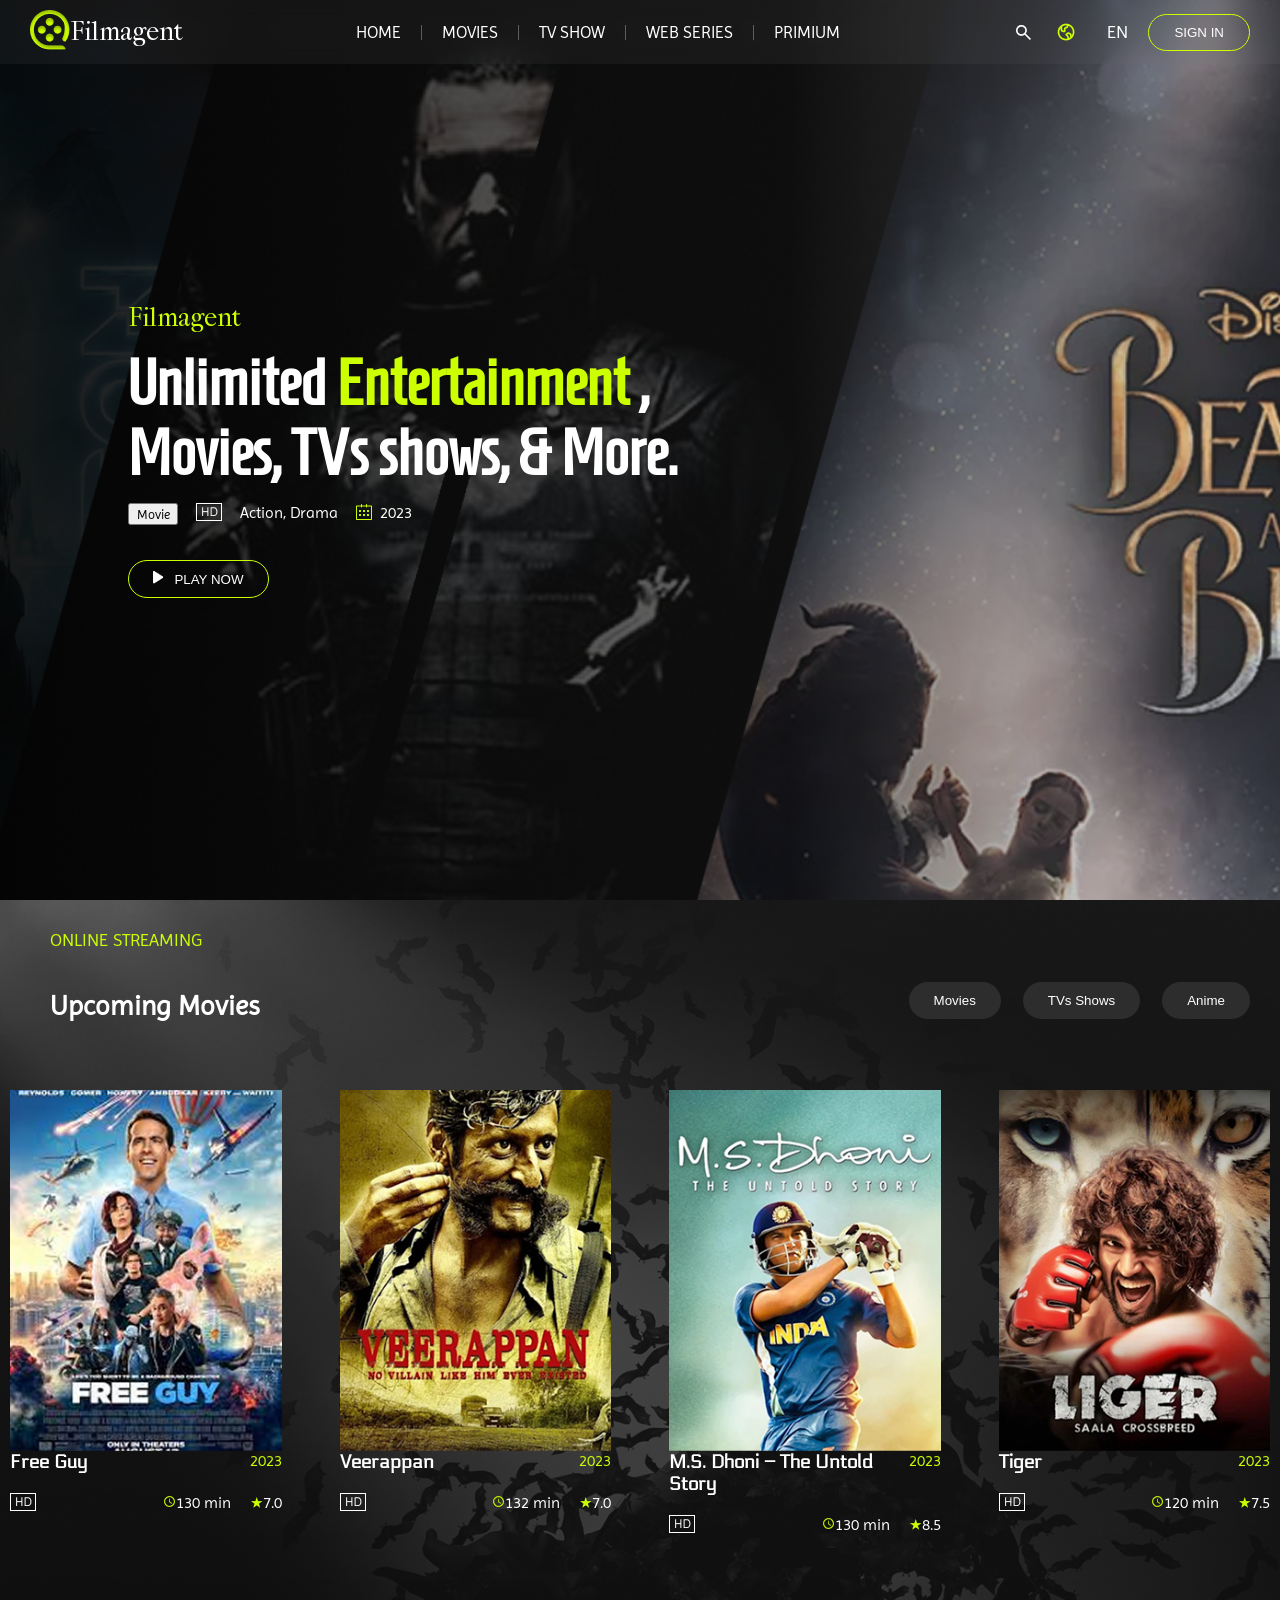
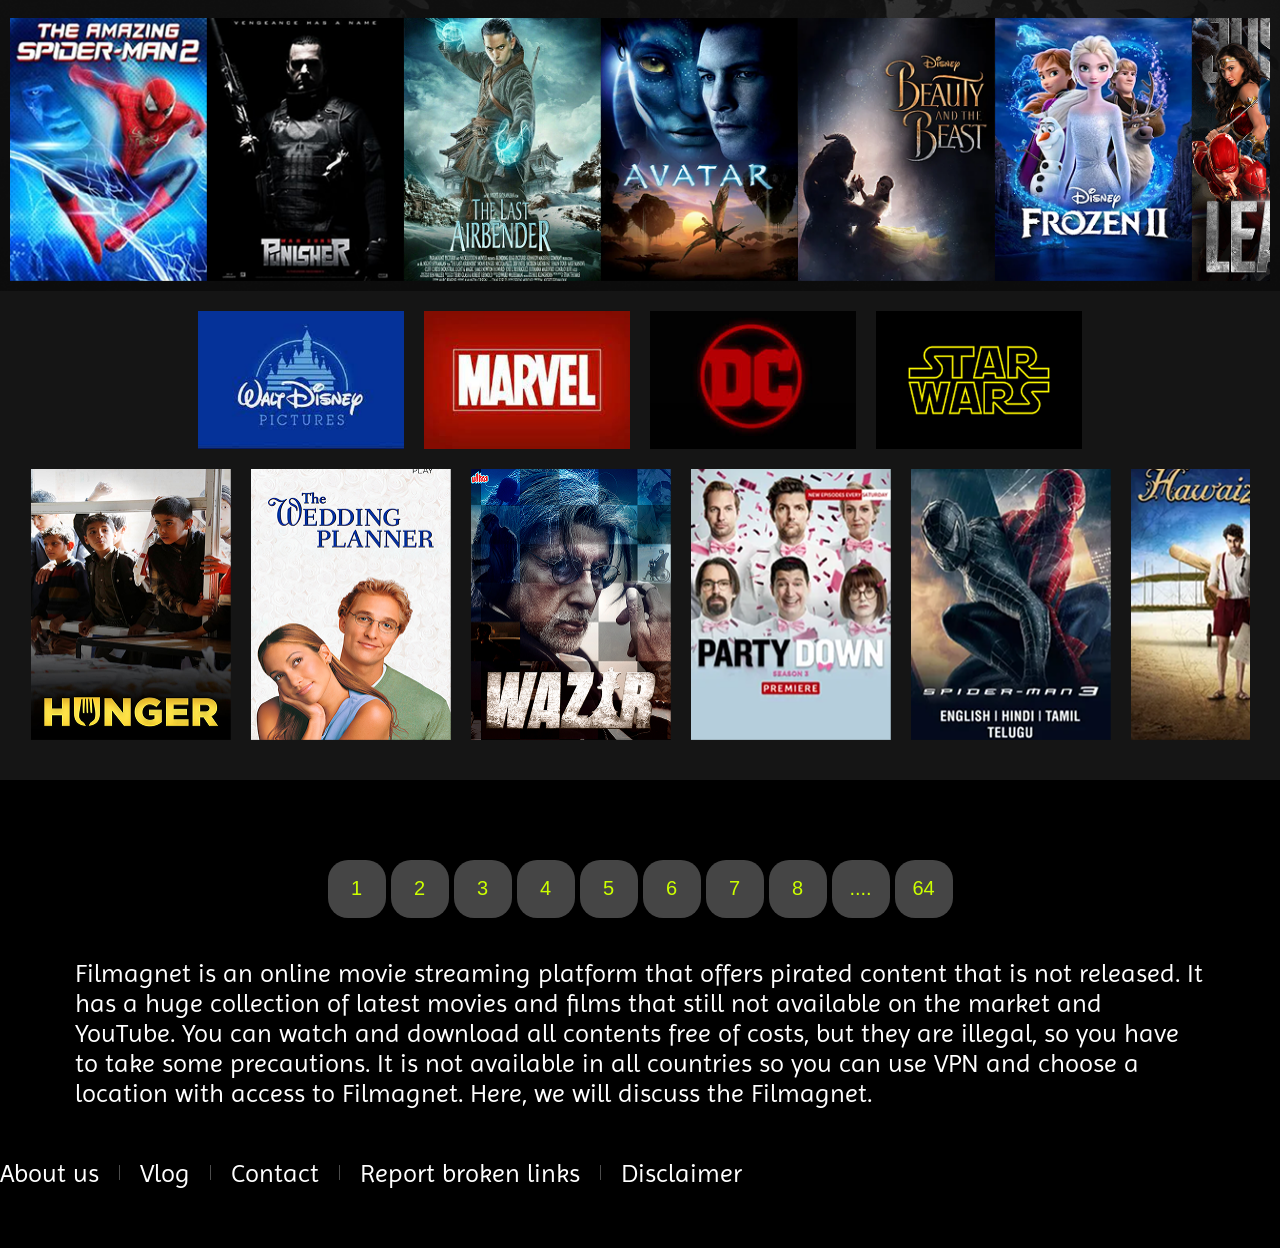
==== index.html @ dc18ef02 "first commit" ====
<!DOCTYPE html>
<html lang="en">
<head>
    <meta charset="UTF-8">
    <meta name="viewport" content="width=device-width, initial-scale=1.0">
    <link rel="stylesheet" href="./css/style.css">
    <script src="./data.js" defer></script>
    <script src="./script.js" defer></script>
    <title>Filmagent</title>
</head>
<body>
    <header>
        <div class="header__logo-container">
            <a href="./index.html">
                <img src="./images/icons/logo.png" alt="logo" class="logo">
            </a>
            <p>Filmagent</p>
        </div>
        <div class="burger" id="burger">
            <span></span>
            <span></span>
            <span></span>
        </div>
        <nav class="header__nav-container" id="nav-menu">
            <ul>
                <li><a href="./index.html">HOME</a></li>
                <li><a href="./index.html">MOVIES</a></li>
                <li><a href="./index.html">TV SHOW</a></li> 
                <li><a href="./index.html">WEB SERIES</a></li> 
                <li><a href="./index.html">PRIMIUM</a></li> 
            </ul>
        </nav>
        <div class="header__sign-container">
            <img src="./images/icons/search.png" alt="search">
            <div class="language-container">
                <img src="./images/icons/world-icon.png" alt="world">
                <p class="language">EN</p>
            </div>
            <button class="header__btn">SIGN IN</button>
        </div>
    </header>
    <main>
        <section class="hero-section">
            <div class="hero__title-conteiner">
                <p>Filmagent</p>
                <h1>Unlimited <span>Entertainment </span>, <br> Movies, TVs shows, & More.</h1>
                <div class="hero__inform-cont">
                    <button class="hero__movie-btn">Movie</button>
                    <img src="./images/icons/HD.png" alt="HD">
                    <p>Action, Drama</p>
                    <p class="advent">2023</p>
                </div>
                <button class="hero__btn-play"><img src="./images/icons/play.png" alt="play">PLAY NOW</button>
            </div>
        </section>
        <section class="section-two">
            <div class="section-two__header">
                <div class="section-two__p-container">
                    <p>online streaming</p>
                    <h4>Upcoming Movies</h4>
                </div>
                <div class="section-two__btn-container">
                    <button>Movies</button>
                    <button>TVs Shows</button>
                    <button>Anime</button>
                </div>
            </div>
            <div class="section-two__posters">
                <!-- posters1 -->
            </div>
            <div class="section-two__posters2">
                <!-- posters2 -->
            </div>
        </section>
        <section class="section-tree">
            <div class="section-tree__posters">
                <!-- posters3 -->
            </div>
            <div class="section-tree__posters2">
                <!-- posters4 -->
            </div>
        </section>
    </main>
    <footer>
        <div class="btn__footer-section">
            <button>1</button>
            <button>2</button>
            <button>3</button>
            <button>4</button>
            <button>5</button>
            <button>6</button>
            <button>7</button>
            <button>8</button>
            <button>....</button>
            <button>64</button>
        </div>
        <p>Filmagnet is an online movie streaming platform that offers pirated content that is not released. It has a huge collection of latest movies and films that still not available on the market and YouTube. You can watch and download all contents free of costs, but they are illegal, so you have to take some precautions. It is not available in all countries so you can use VPN and choose a location with access to Filmagnet. Here, we will discuss the Filmagnet.</p>
        <nav class="about-us-container">
            <ul>
                <li><a href="./index.html">About us</a></li>
                <li><a href="./index.html">Vlog</a></li>
                <li><a href="./index.html">Contact</a></li> 
                <li><a href="./index.html">Report broken links</a></li> 
                <li><a href="./index.html">Disclaimer</a></li> 
            </ul>
        </nav>
    </footer>
</body>
</html>
---- css/style.css ----
@import url(./font.css);
@import url(./main.css);
@import url(./varibles.css);
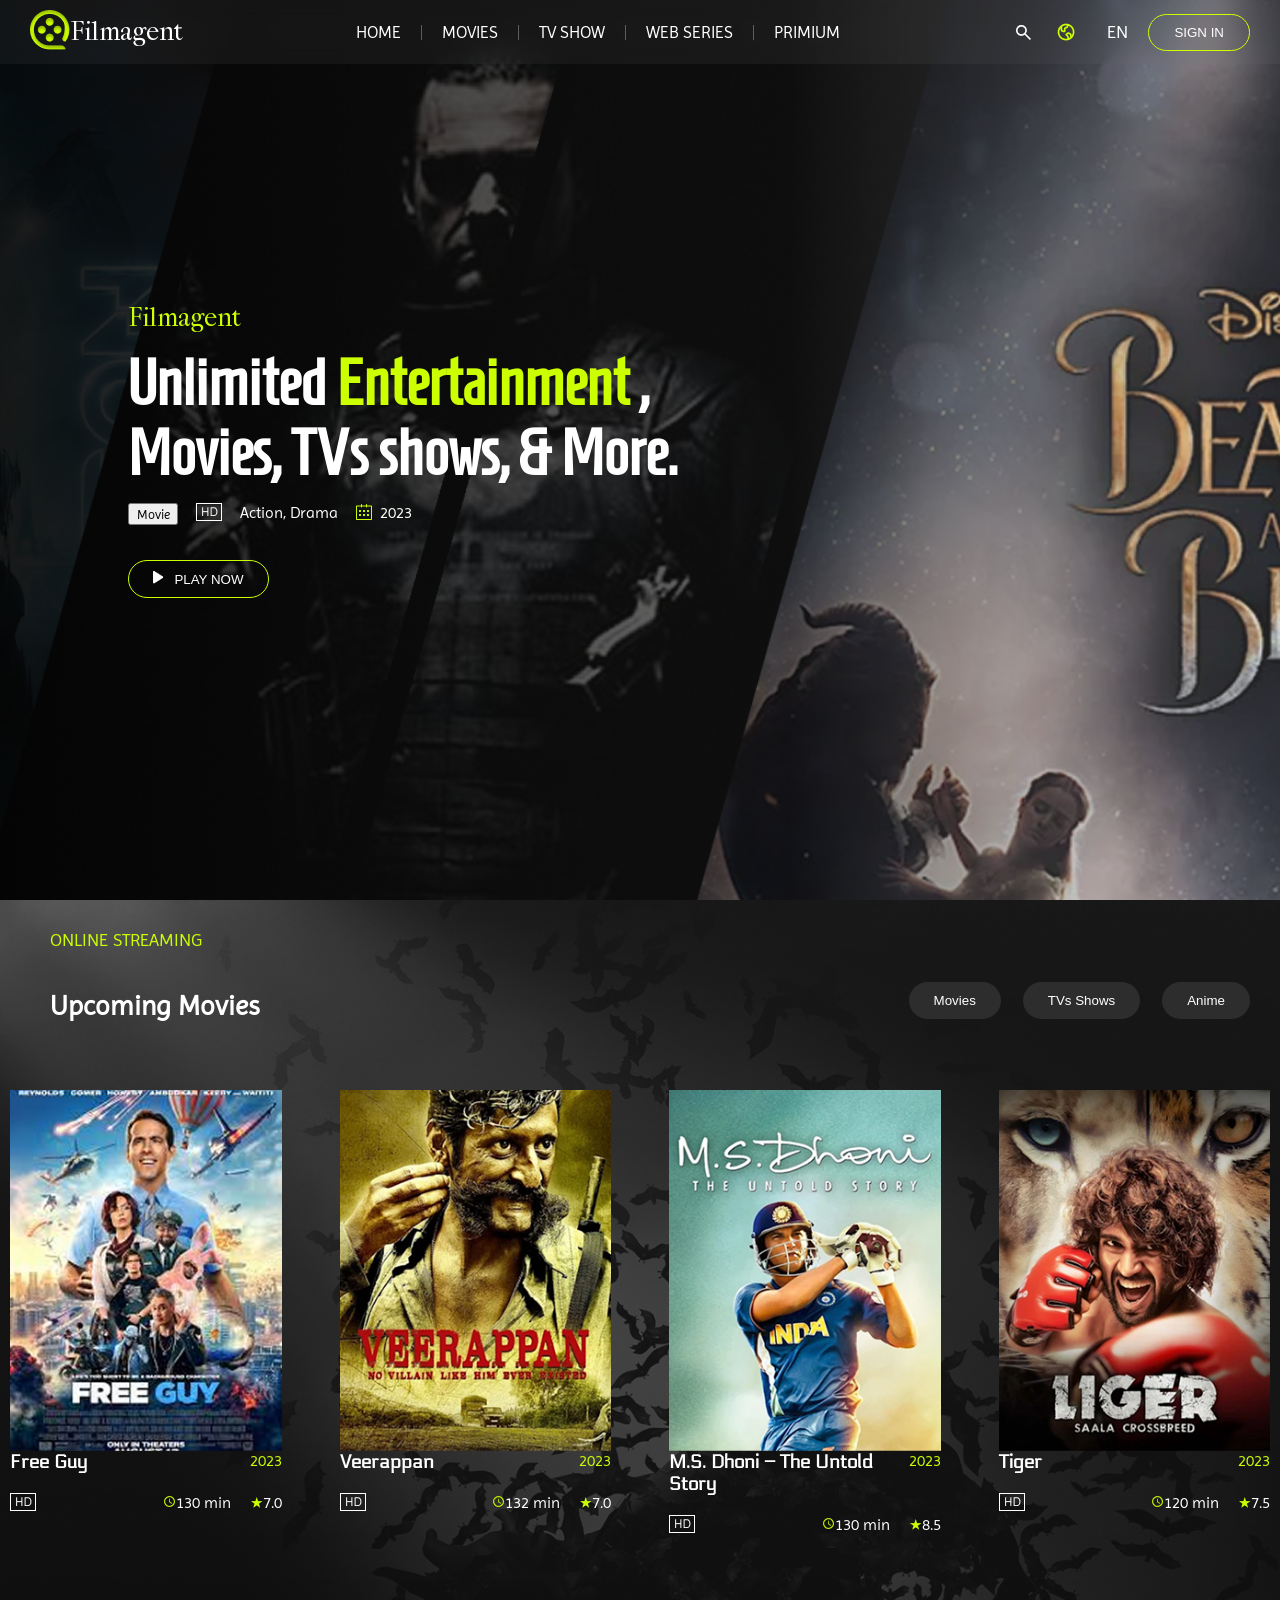
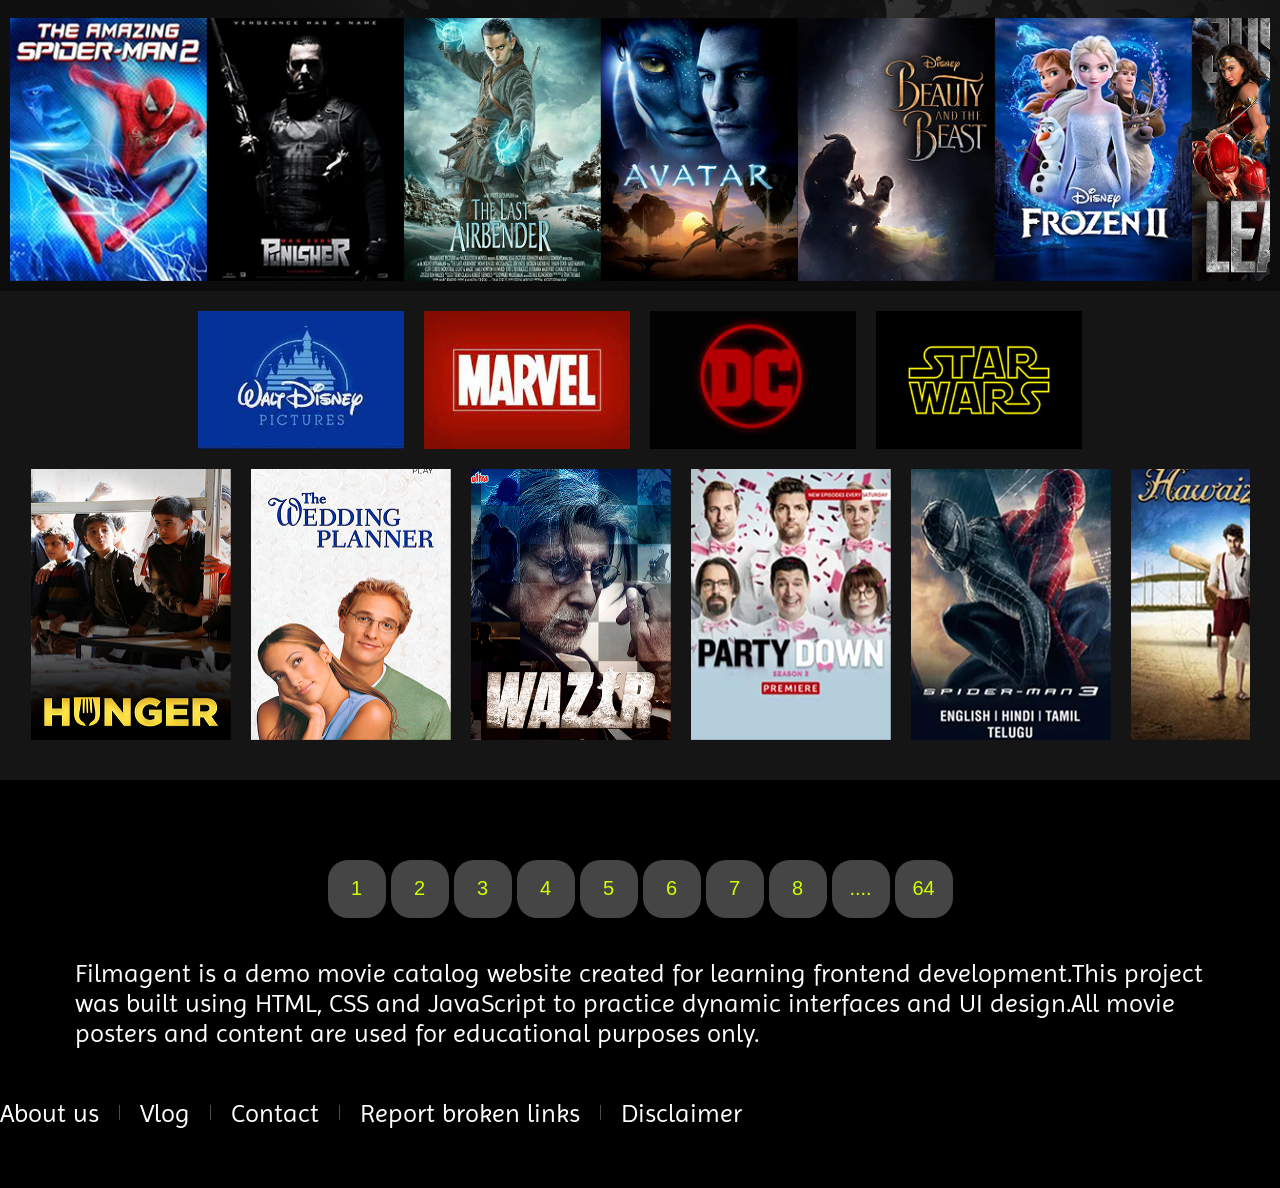
==== commit ab4c0ced: "update footer text" ====
--- a/index.html
+++ b/index.html
@@ -94,7 +94,7 @@
             <button>....</button>
             <button>64</button>
         </div>
-        <p>Filmagnet is an online movie streaming platform that offers pirated content that is not released. It has a huge collection of latest movies and films that still not available on the market and YouTube. You can watch and download all contents free of costs, but they are illegal, so you have to take some precautions. It is not available in all countries so you can use VPN and choose a location with access to Filmagnet. Here, we will discuss the Filmagnet.</p>
+        <p>Filmagent is a demo movie catalog website created for learning frontend development.This project was built using HTML, CSS and JavaScript to practice dynamic interfaces and UI design.All movie posters and content are used for educational purposes only.</p>
         <nav class="about-us-container">
             <ul>
                 <li><a href="./index.html">About us</a></li>
